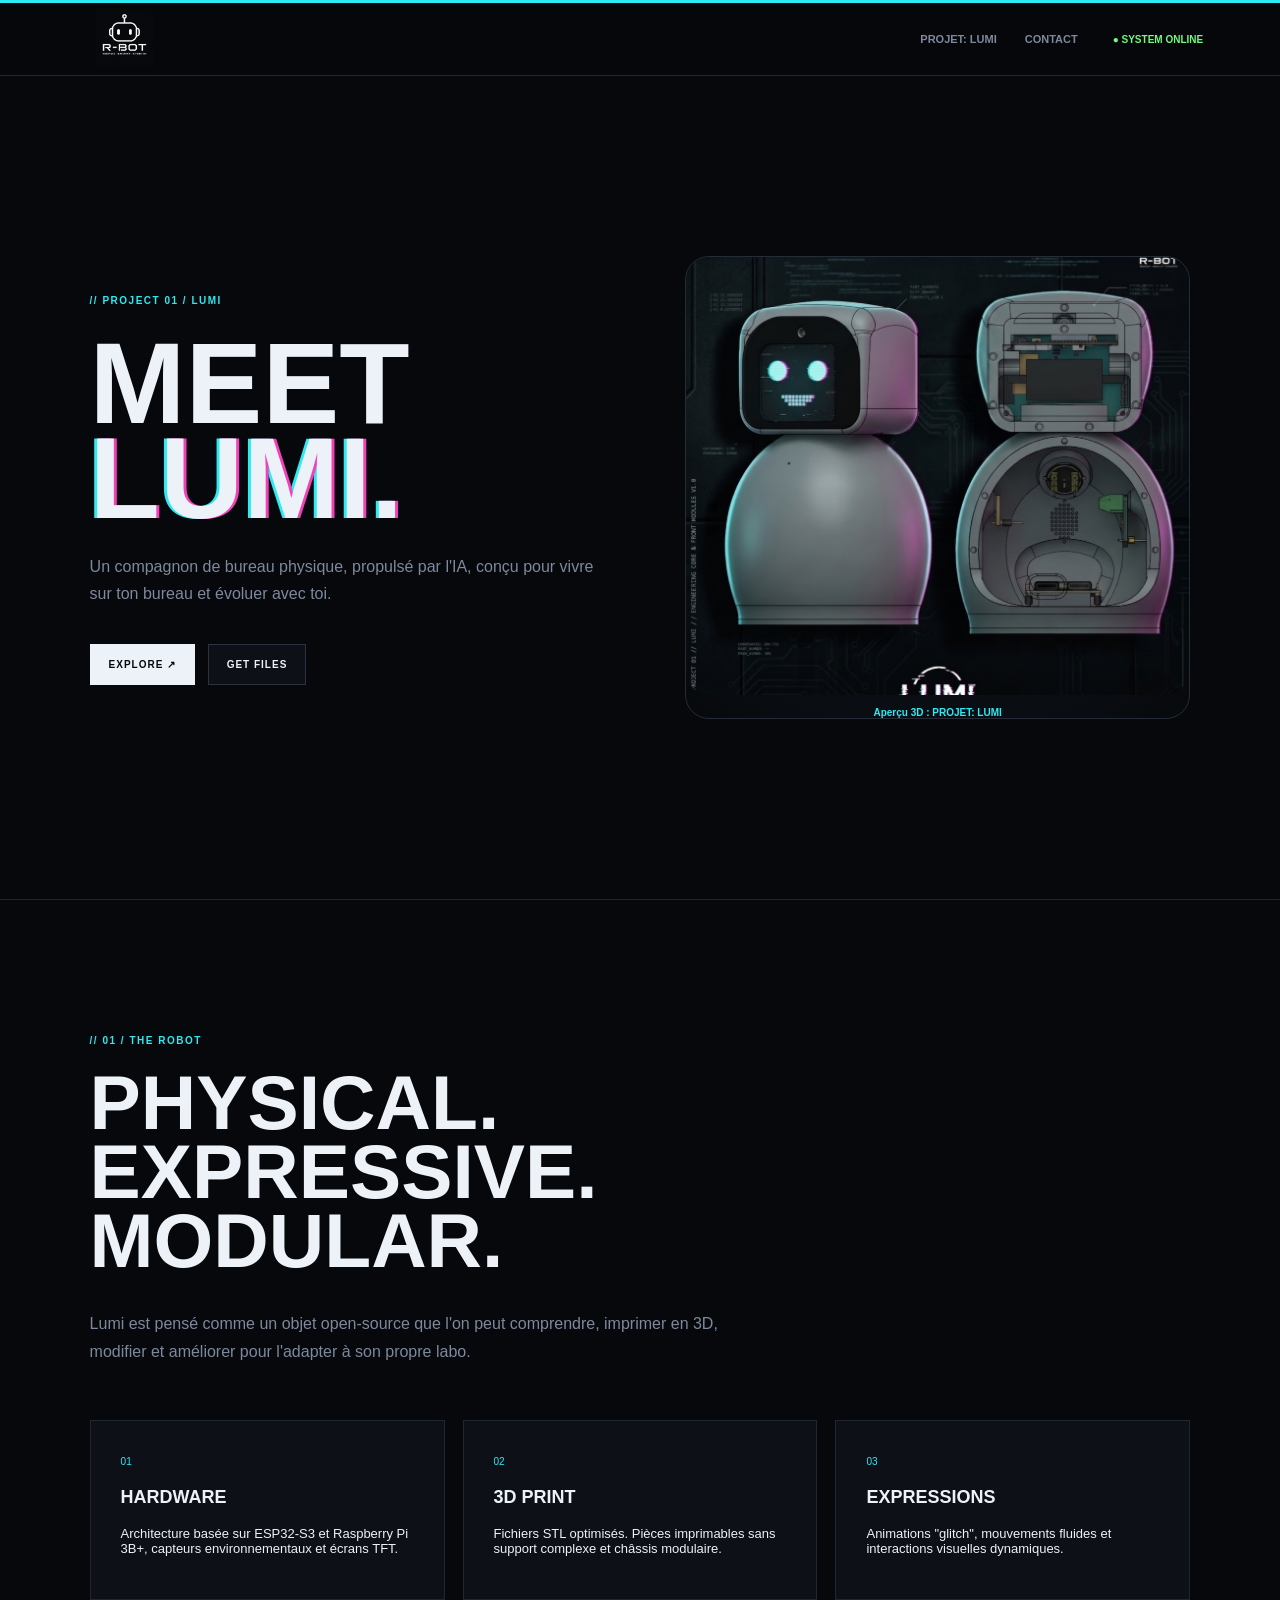
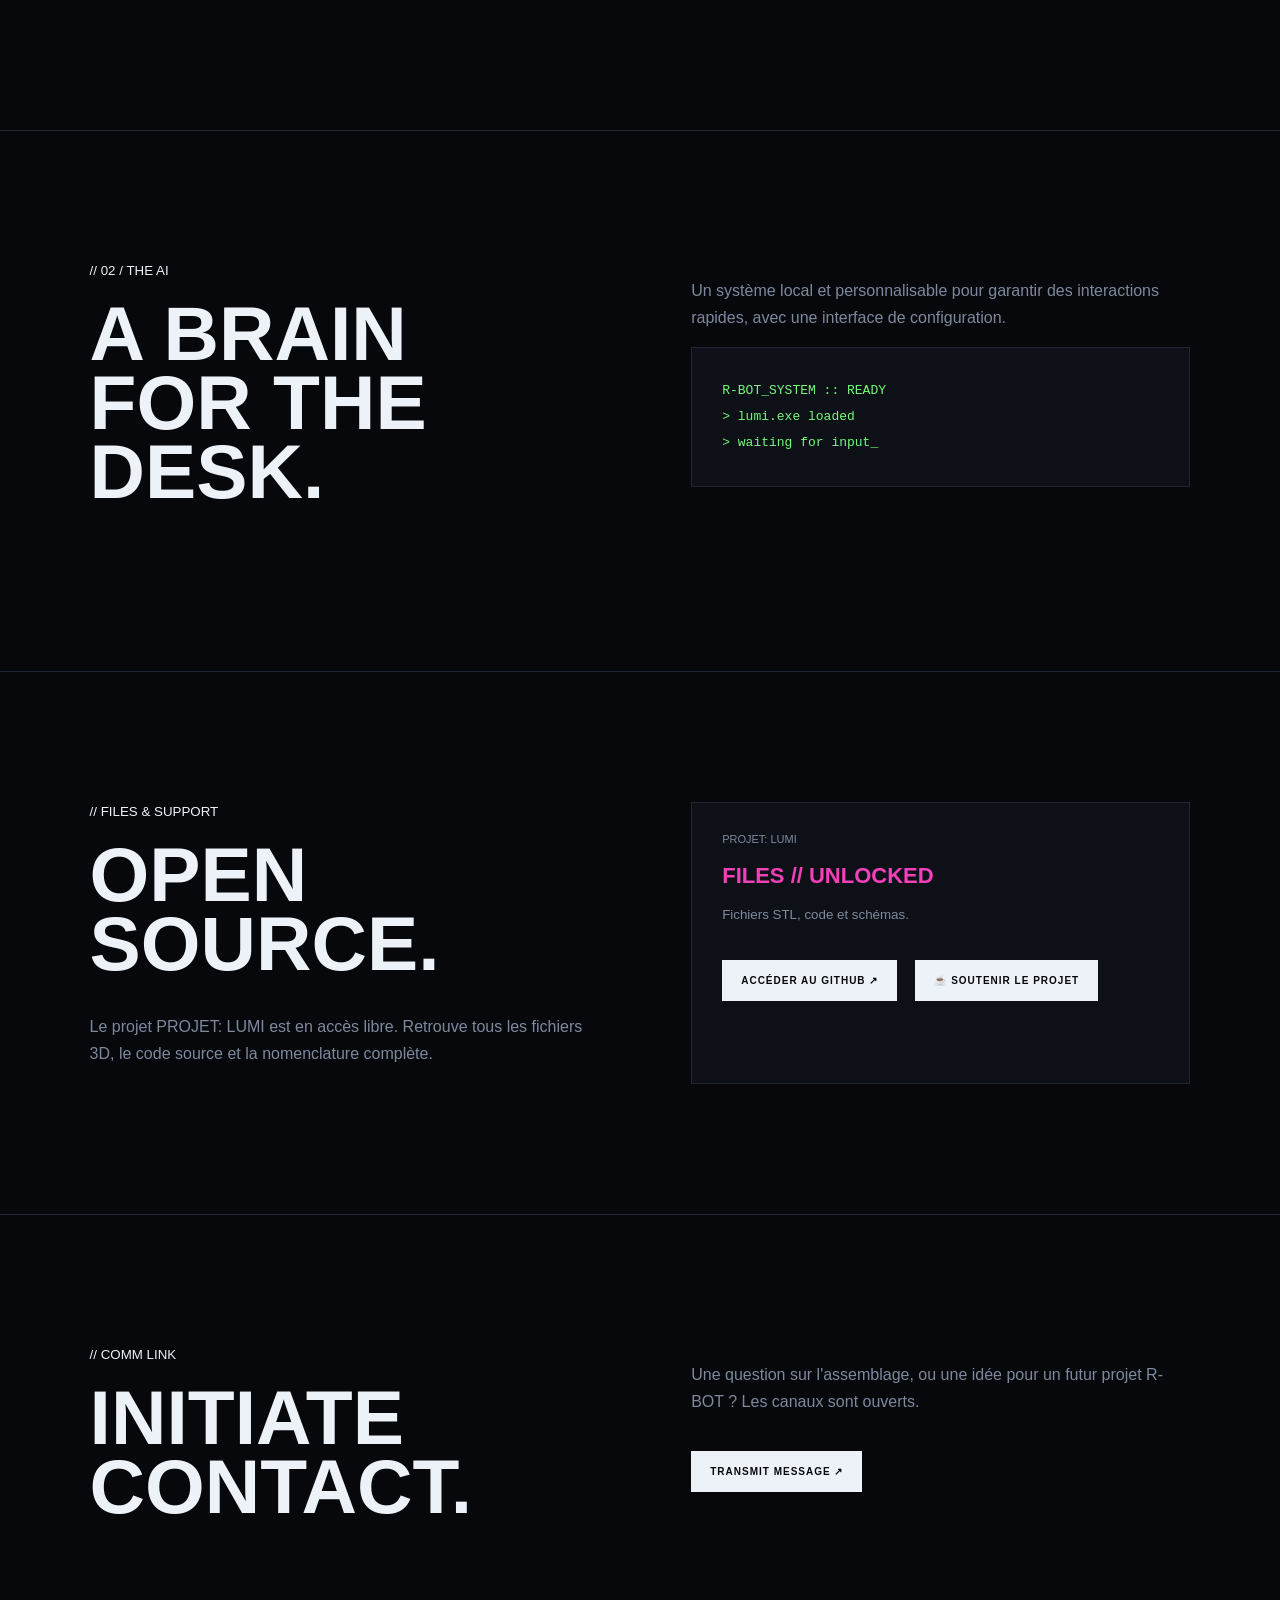
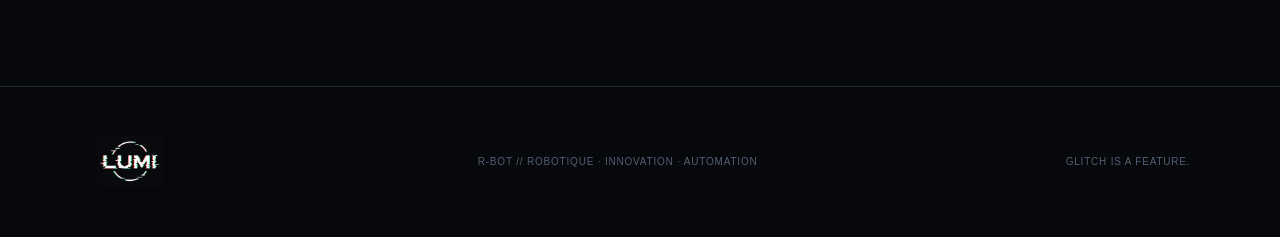
==== lumi.html @ 59ec76f8 "Add files via upload" ====
﻿<!doctype html>
<html lang="fr">
<head>
<meta charset="utf-8"><meta name="viewport" content="width=device-width,initial-scale=1">
<title>R-BOT // PROJET: LUMI</title><link rel="stylesheet" href="style.css">
</head>
<body>
<header class="top"><a href="index.html"><img src="assets/rbot-logo.png" alt="R-BOT"></a>
<nav>
  <a href="lumi.html">PROJET: LUMI</a>

  <a href="#contact">CONTACT</a>
</nav><b>● SYSTEM ONLINE</b></header>
<main>
<section class="hero"><div><small>// PROJECT 01 / LUMI</small>
<h1>MEET
<br><i>LUMI.</i></h1>
<p>Un compagnon de bureau physique, propulsé par l'IA, conçu pour vivre sur ton bureau et évoluer avec toi.</p>
<a class="btn" href="#robot">EXPLORE ↗</a> <a class="btn dark" href="#files">GET FILES</a></div>
<div class="render">
  <img src="images/lumi-render.png" alt="Rendu 3D de PROJET: LUMI" style="width: 100%; height: 100%; object-fit: cover; border-radius: 24px;">
  <small>Aperçu 3D : PROJET: LUMI</small>
</div>
</section>
<section id="robot"><small>// 01 / THE ROBOT</small><h2>PHYSICAL.<br>EXPRESSIVE.<br>MODULAR.</h2>
<p>Lumi est pensé comme un objet open-source que l'on peut comprendre, imprimer en 3D, modifier et améliorer pour l'adapter à son propre labo.</p>
<div class="cards"><article><em>01</em><h3>HARDWARE</h3><p>Architecture basée sur ESP32-S3 et Raspberry Pi 3B+, capteurs environnementaux et écrans TFT.</p></article>
<article><em>02</em><h3>3D PRINT</h3><p>Fichiers STL optimisés. Pièces imprimables sans support complexe et châssis modulaire.</p></article>
<article><em>03</em><h3>EXPRESSIONS</h3><p>Animations "glitch", mouvements fluides et interactions visuelles dynamiques.</p></article></div></section>
<section id="ai" class="split"><div><small>// 02 / THE AI</small><h2>A BRAIN<br>FOR THE DESK.</h2></div>
<div><p>Un système local et personnalisable pour garantir des interactions rapides, avec une interface de configuration.</p><pre>R-BOT_SYSTEM :: READY<br>> lumi.exe loaded<br>> waiting for input_</pre></div></section>
<section id="files" class="split"><div><small>// FILES & SUPPORT</small><h2>OPEN<br>SOURCE.</h2><p>Le projet PROJET: LUMI est en accès libre. Retrouve tous les fichiers 3D, le code source et la nomenclature complète.</p></div>
<div class="file"><span>PROJET: LUMI</span><strong>FILES // UNLOCKED</strong><small>Fichiers STL, code et schémas.</small>
<div style="display: flex; gap: 10px; flex-wrap: wrap;">
<a href="https://github.com/RaphaelGrj/Lumi-Project" target="_blank" class="btn">ACCÉDER AU GITHUB ↗</a>
<a href="https://buymeacoffee.com/RaphaelGrj" target="_blank" class="btn bmc">☕ SOUTENIR LE PROJET</a>
</div></div></section>
<section id="contact" class="split"><div><small>// COMM LINK</small><h2>INITIATE<br>CONTACT.</h2></div>
<div><p>Une question sur l'assemblage, ou une idée pour un futur projet R-BOT ? Les canaux sont ouverts.</p><a href="mailto:contact@r-bot.fr" class="btn">TRANSMIT MESSAGE ↗</a></div></section>
</main>
<footer><img src="assets/lumi-logo.png" alt="Lumi"><span>R-BOT // ROBOTIQUE · INNOVATION · AUTOMATION</span><span>GLITCH IS A FEATURE.</span></footer>
</body></html>
---- style.css ----
*{box-sizing:border-box}html{scroll-behavior:smooth}body{margin:0;background:#06080b;color:#edf1f8;font-family:Arial,sans-serif}body:before{content:"";position:fixed;inset:0;pointer-events:none;background:repeating-linear-gradient(0deg,transparent 0 7px,#ffffff03 8px);z-index:5}.top{height:76px;border-top:3px solid #2eeaf2;border-bottom:1px solid #202631;display:flex;align-items:center;padding:0 6vw;gap:35px;position:sticky;top:0;background:#06080be8;backdrop-filter:blur(12px);z-index:10}.top img{width:95px;height:58px;object-fit:contain;filter:invert(1);mix-blend-mode:screen}.top nav{display:flex;gap:28px;margin-left:auto}.top a{color:#7e899d;text-decoration:none;font-size:11px;font-weight:bold}.top a:hover{color:#2eeaf2}.top b{font-size:10px;color:#73fa7a}.hero{min-height:calc(100vh - 76px);display:grid;grid-template-columns:1fr 1fr;gap:7vw;align-items:center;padding:8vw 7vw;border-bottom:1px solid #202631}.hero small,section>small{color:#2eeaf2;font-weight:bold;letter-spacing:.15em;font-size:10px}.hero h1{font-size:clamp(64px,9vw,130px);line-height:.82;margin:28px 0}.hero h1 i{font-style:normal;text-shadow:3px 0 #f240b8,-3px 0 #2eeaf2}.hero p,section>p,.split p{color:#7e899d;line-height:1.7;max-width:650px}.btn,button{display:inline-block;padding:14px 18px;margin:20px 8px 0 0;border:1px solid #edf1f8;background:#edf1f8;color:#06080b;text-decoration:none;font-size:10px;font-weight:bold;letter-spacing:.1em}.btn.dark{background:#0d1117;color:#edf1f8;border-color:#2b3340}.render{aspect-ratio:1.15;border:1px solid #252c38;border-radius:24px;background:radial-gradient(circle,#18232d,#0b0f15 55%,#07090c);display:flex;flex-direction:column;align-items:center;justify-content:center;color:#566174;letter-spacing:.15em}.render small{margin-top:12px;letter-spacing:0}.render span{font-size:18px}section{padding:130px 7vw;border-bottom:1px solid #202631}h2{font-size:clamp(46px,6vw,88px);line-height:.9;margin:20px 0 35px}.cards{display:grid;grid-template-columns:repeat(3,1fr);gap:18px;margin-top:55px}.cards article,.file,pre{border:1px solid #202631;background:#0d1117;padding:30px}.cards em{color:#2eeaf2;font-style:normal;font-size:10px}.cards h3{font-size:18px}.cards p{font-size:13px}.split{display:grid;grid-template-columns:1fr 1fr;gap:8vw}.split pre{color:#73fa7a;line-height:2;overflow:auto}.file{display:flex;flex-direction:column;gap:18px}.file span{color:#7e899d;font-size:11px}.file strong{color:#f240b8;font-size:22px}.file small{color:#7e899d}.file button{margin:0;background:#0d1117;color:#edf1f8;border-color:#2b3340}footer{min-height:150px;display:flex;align-items:center;justify-content:space-between;padding:40px 7vw;color:#536075;font-size:10px;letter-spacing:.08em}footer img{width:80px;height:50px;object-fit:contain;filter:invert(1);mix-blend-mode:screen}@media(max-width:800px){.top nav{display:none}.hero,.split{grid-template-columns:1fr}.cards{grid-template-columns:1fr}.top{padding:0 20px}.top b{margin-left:auto}section{padding:90px 7vw}footer{flex-direction:column;align-items:flex-start;gap:20px}}
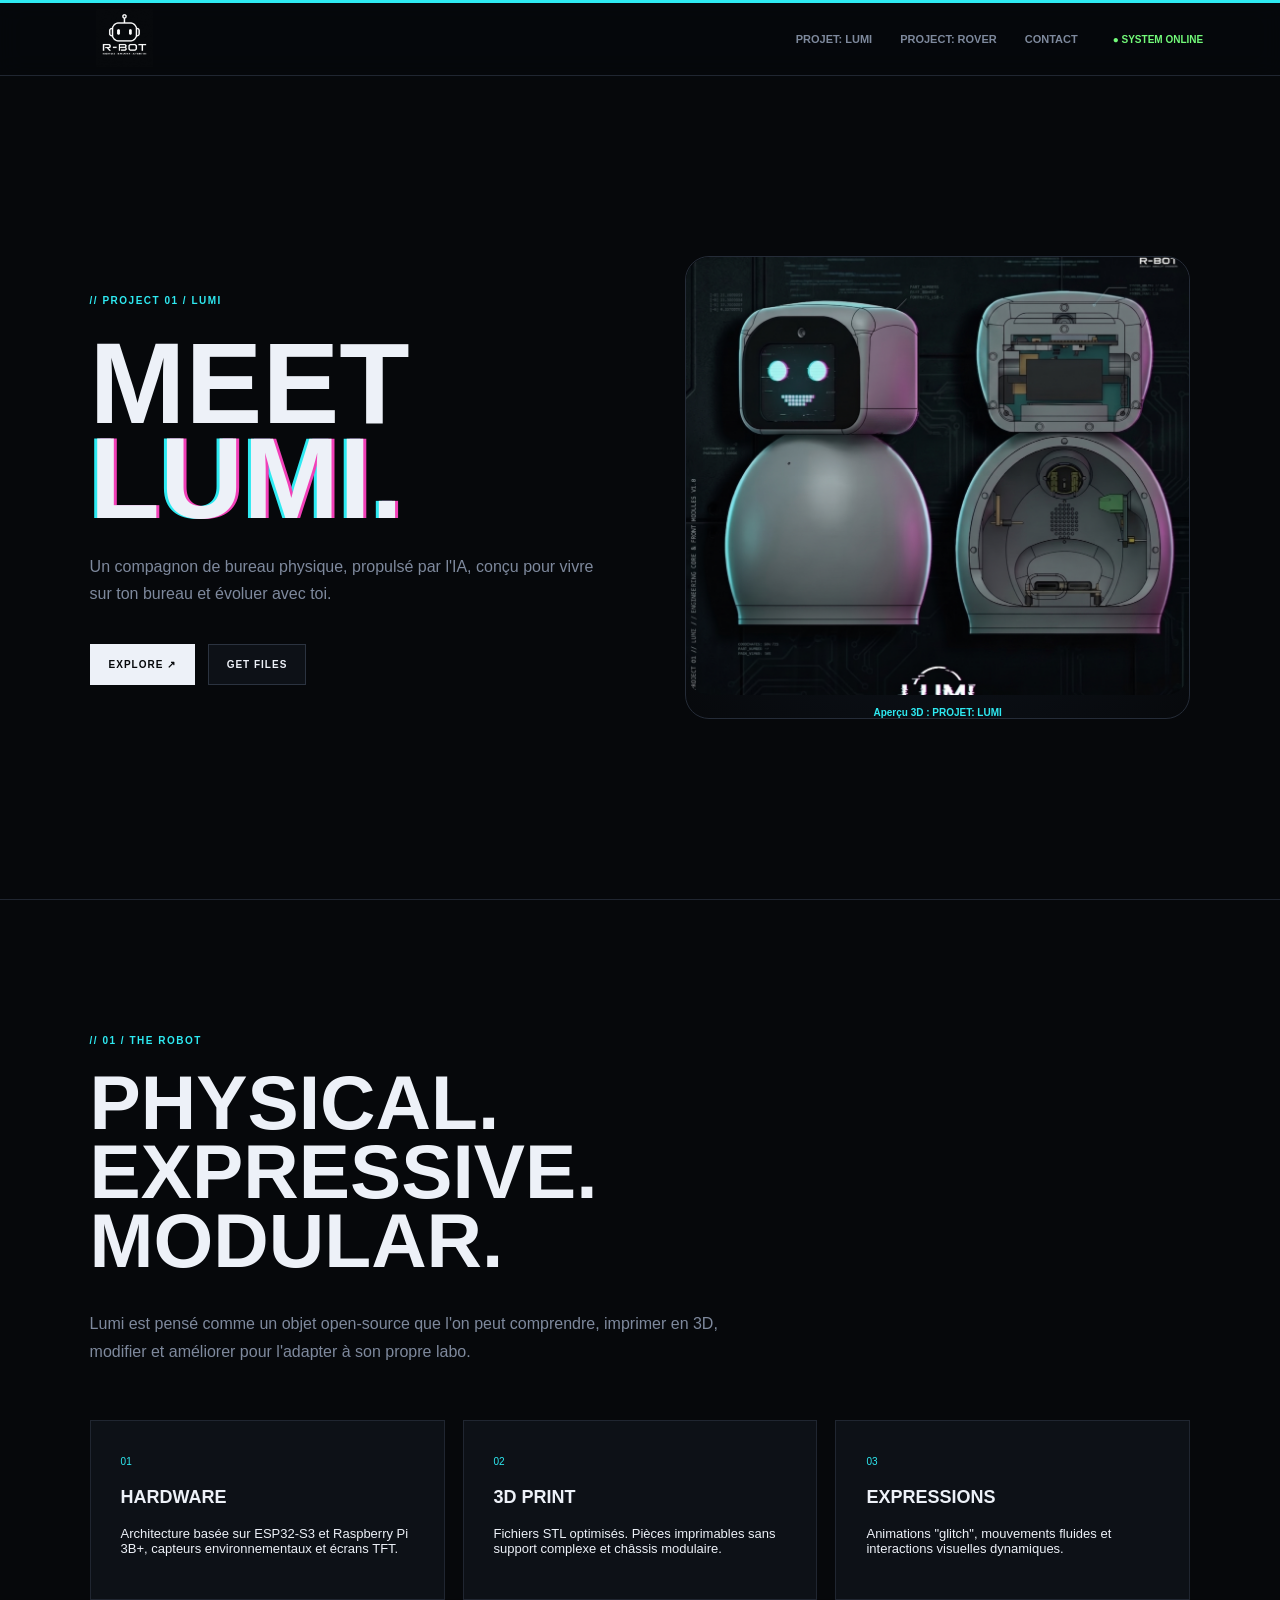
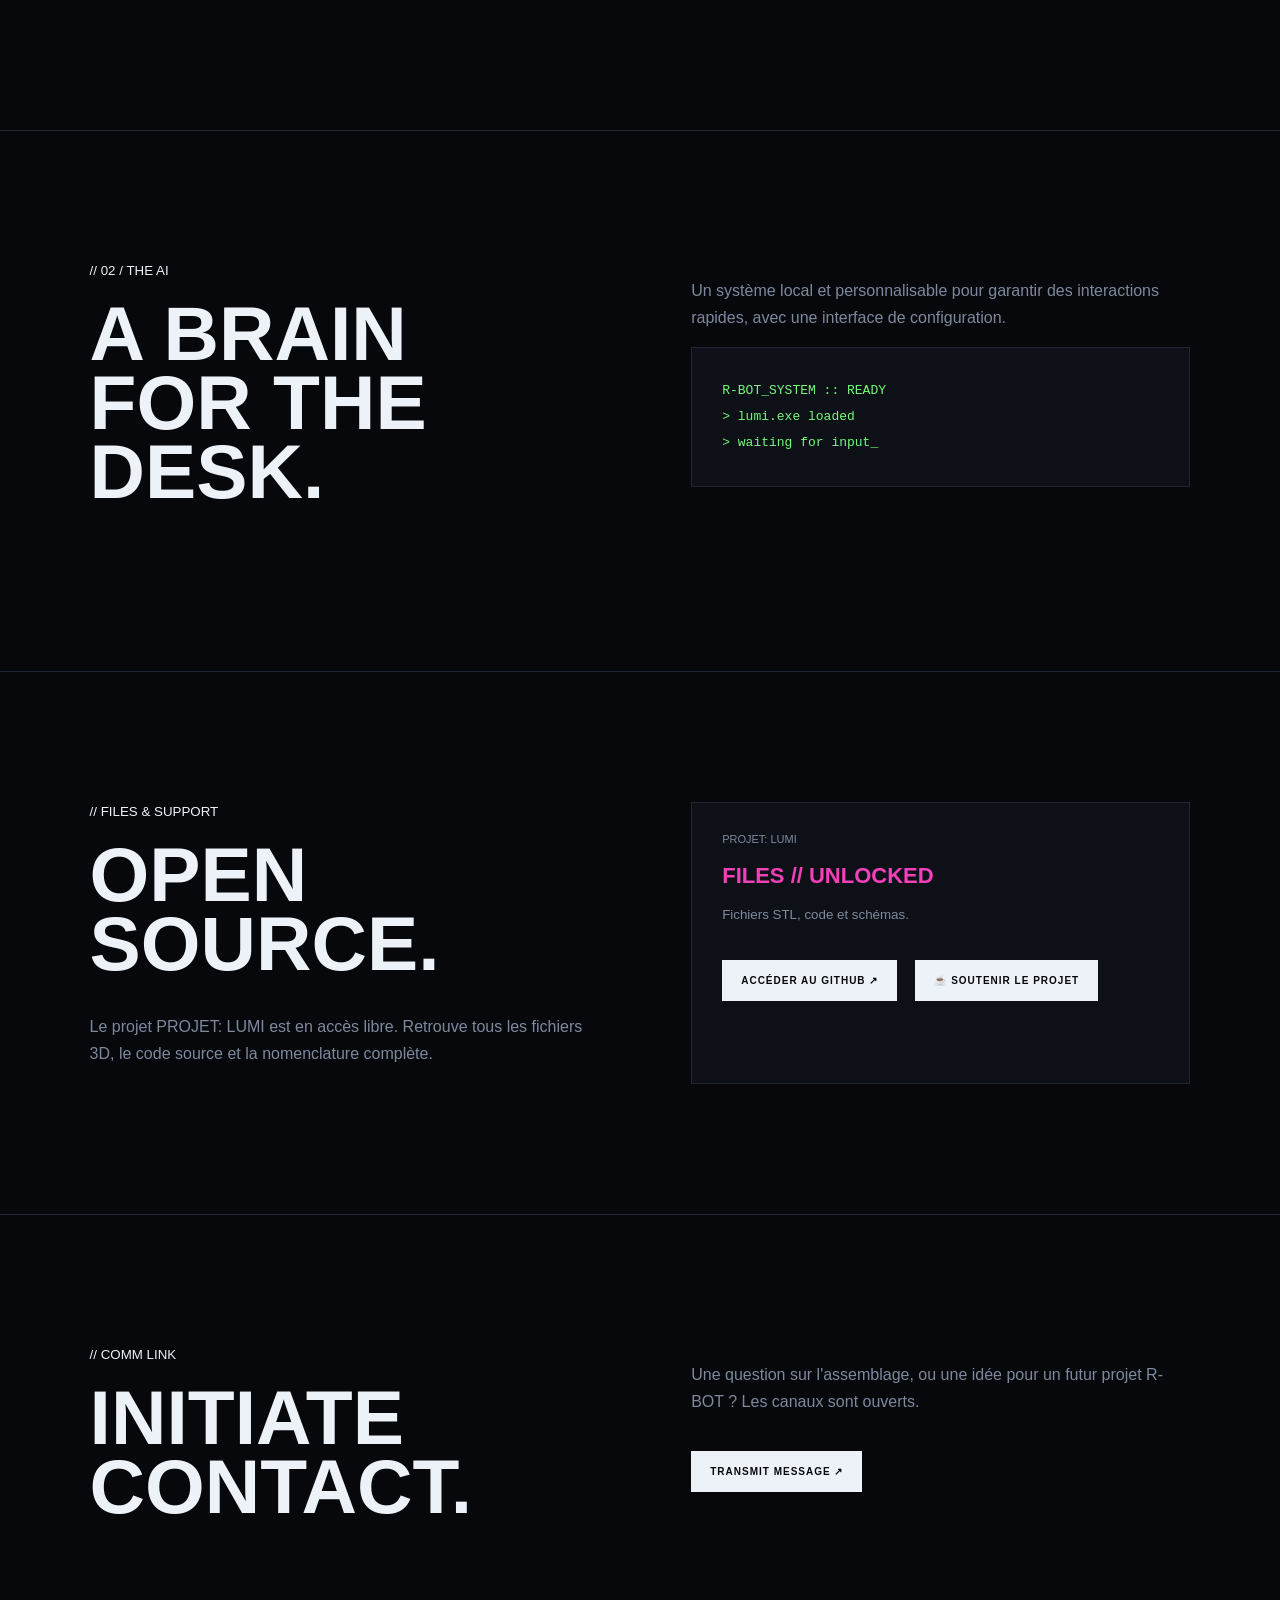
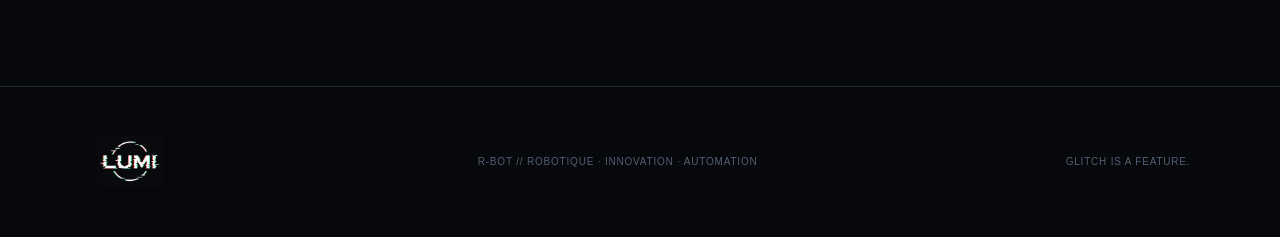
==== commit 99cf22c2: "Update lumi.html" ====
--- a/lumi.html
+++ b/lumi.html
@@ -8,12 +8,13 @@
 <header class="top"><a href="index.html"><img src="assets/rbot-logo.png" alt="R-BOT"></a>
 <nav>
   <a href="lumi.html">PROJET: LUMI</a>
+  <a href="rover.html">PROJECT: ROVER</a>
 
   <a href="#contact">CONTACT</a>
 </nav><b>● SYSTEM ONLINE</b></header>
 <main>
 <section class="hero"><div><small>// PROJECT 01 / LUMI</small>
-<h1>MEET
+<h1>MEET
 <br><i>LUMI.</i></h1>
 <p>Un compagnon de bureau physique, propulsé par l'IA, conçu pour vivre sur ton bureau et évoluer avec toi.</p>
 <a class="btn" href="#robot">EXPLORE ↗</a> <a class="btn dark" href="#files">GET FILES</a></div>
@@ -39,4 +40,4 @@
 <div><p>Une question sur l'assemblage, ou une idée pour un futur projet R-BOT ? Les canaux sont ouverts.</p><a href="mailto:contact@r-bot.fr" class="btn">TRANSMIT MESSAGE ↗</a></div></section>
 </main>
 <footer><img src="assets/lumi-logo.png" alt="Lumi"><span>R-BOT // ROBOTIQUE · INNOVATION · AUTOMATION</span><span>GLITCH IS A FEATURE.</span></footer>
-</body></html>+</body></html>
